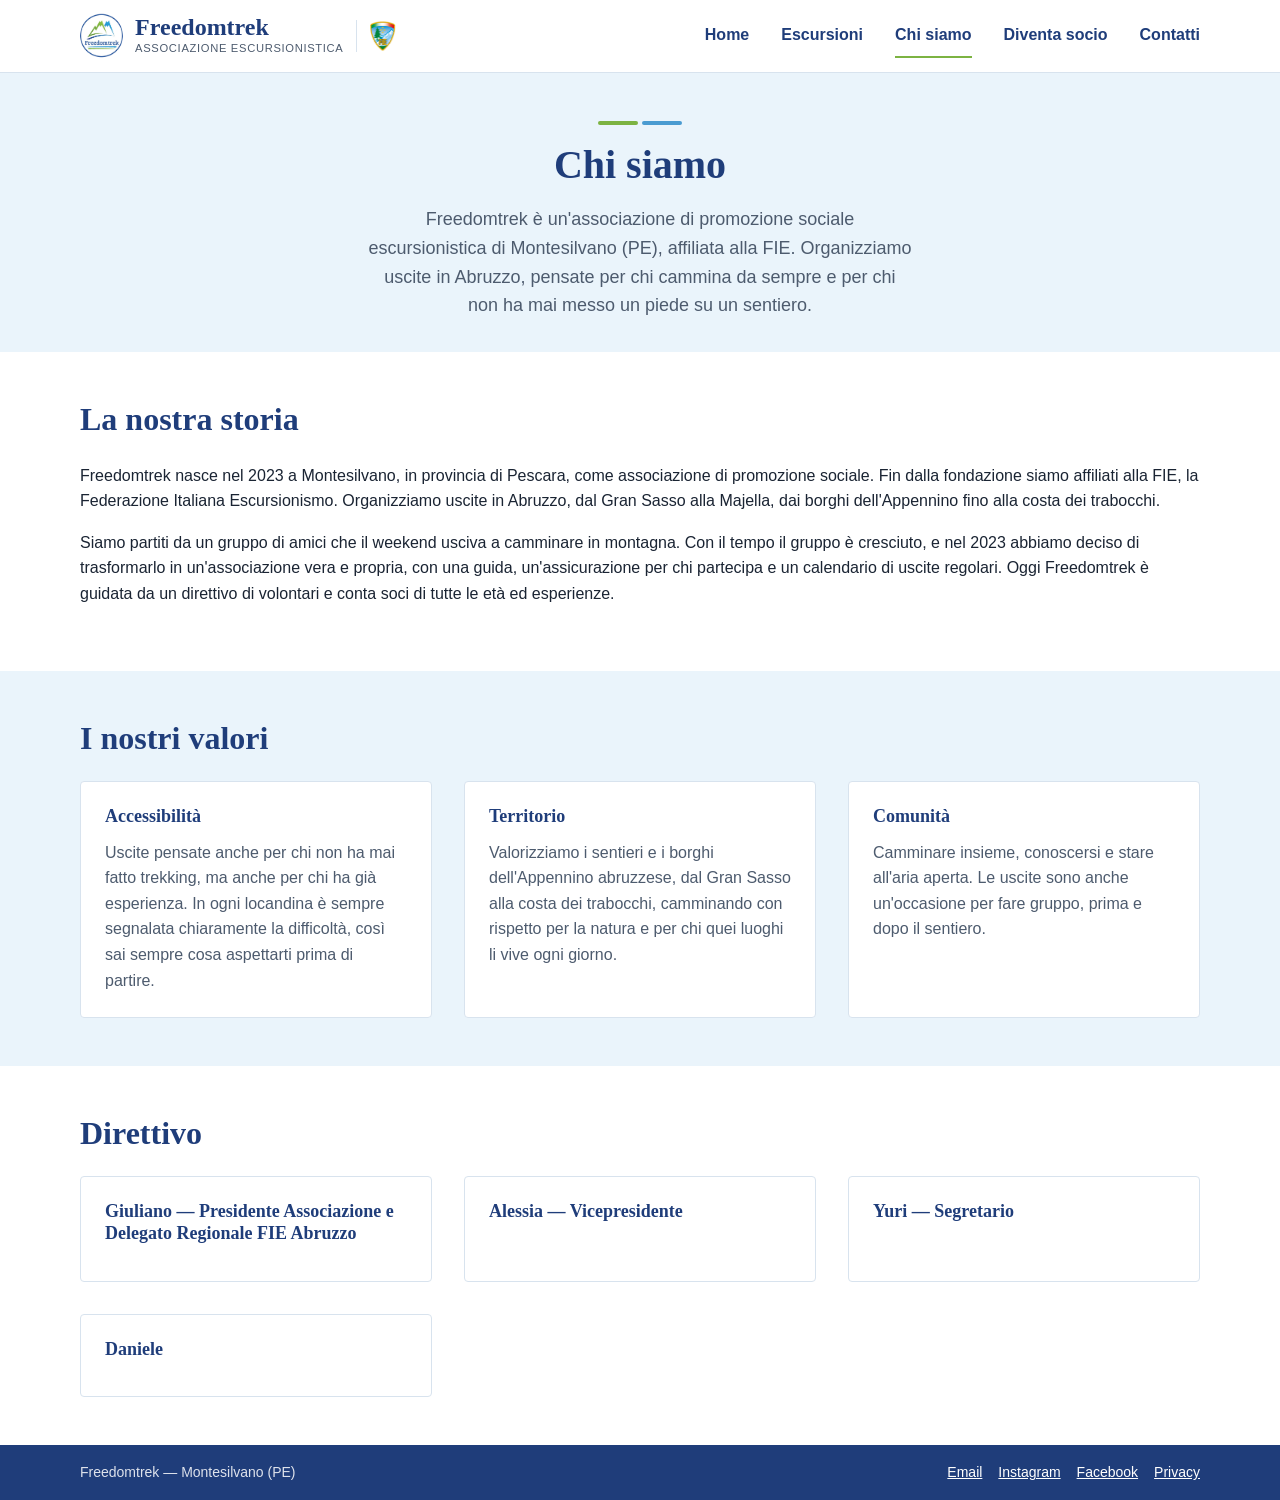
==== chi-siamo.html @ a716dcac "aggiunto fade-in e modificato sezione chi siamo" ====
<!DOCTYPE html>
<html lang="it">
<head>
  <meta charset="UTF-8">
  <meta name="viewport" content="width=device-width, initial-scale=1.0">
  <title>Chi siamo — Freedomtrek</title>
  <meta name="description" content="Freedomtrek, associazione di promozione sociale escursionistica di Montesilvano (PE): chi siamo e cosa facciamo.">
  <link rel="stylesheet" href="style.css">
  <link rel="icon" type="image/png" href="assets/img/loghi/logo_freedomtrek.png">
  <link rel="canonical" href="https://freedomtrek.it/chi-siamo.html">
  <meta name="robots" content="index, follow">
  <meta property="og:type" content="website">
  <meta property="og:site_name" content="Freedomtrek">
  <meta property="og:locale" content="it_IT">
  <meta property="og:title" content="Chi siamo — Freedomtrek">
  <meta property="og:description" content="Freedomtrek, associazione di promozione sociale escursionistica di Montesilvano (PE): chi siamo e cosa facciamo.">
  <meta property="og:url" content="https://freedomtrek.it/chi-siamo.html">
  <meta property="og:image" content="https://freedomtrek.it/assets/img/og-default.jpg">
  <meta property="og:image:width" content="1200">
  <meta property="og:image:height" content="630">
  <meta name="twitter:card" content="summary_large_image">
  <meta name="twitter:title" content="Chi siamo — Freedomtrek">
  <meta name="twitter:description" content="Freedomtrek, associazione di promozione sociale escursionistica di Montesilvano (PE): chi siamo e cosa facciamo.">
  <meta name="twitter:image" content="https://freedomtrek.it/assets/img/og-default.jpg">
</head>
<body>

  <header class="site-header">
    <div class="container header-inner">
      <div class="brand">
        <a href="index.html" class="logo">
          <img src="assets/img/loghi/logo_freedomtrek.png" alt="Freedomtrek" width="36" height="40">
        </a>
        <a href="index.html" class="brand-text">
          <span class="brand-name">Freedomtrek</span>
          <span class="brand-tagline">Associazione escursionistica</span>
        </a>
        <span class="affiliation">
          <img src="assets/img/loghi/logo_fie.png" alt="Affiliati alla FIE, Federazione Italiana Escursionismo" width="28" height="32">
        </span>
      </div>

      <input type="checkbox" id="nav-toggle" class="nav-toggle" aria-label="Apri il menu di navigazione" aria-expanded="false">
      <label for="nav-toggle" class="nav-toggle-label">
        <span></span>
        <span></span>
        <span></span>
      </label>

      <nav class="site-nav" aria-label="Navigazione principale">
        <ul>
          <li><a href="index.html">Home</a></li>
          <li><a href="escursioni.html">Escursioni</a></li>
          <li><a href="chi-siamo.html" class="is-active" aria-current="page">Chi siamo</a></li>
          <li><a href="diventa-socio.html">Diventa socio</a></li>
          <li><a href="contatti.html">Contatti</a></li>
        </ul>
      </nav>
    </div>
  </header>

  <main>

    <section class="page-header">
      <div class="container">
        <div class="accent-bars"><span></span><span></span></div>
        <h1>Chi siamo</h1>
        <p class="page-lead">
          Freedomtrek è un'associazione di promozione sociale escursionistica
          di Montesilvano (PE), affiliata alla FIE. Organizziamo uscite in
          Abruzzo, pensate per chi cammina da sempre e per chi non ha mai
          messo un piede su un sentiero.
        </p>
      </div>
    </section>

    <section class="section">
      <div class="container">
        <h2>La nostra storia</h2>
        <p>
          Freedomtrek nasce nel 2023 a Montesilvano, in provincia di Pescara,
          come associazione di promozione sociale. Fin dalla fondazione siamo
          affiliati alla FIE, la Federazione Italiana Escursionismo.
          Organizziamo uscite in Abruzzo, dal Gran Sasso alla Majella, dai
          borghi dell'Appennino fino alla costa dei trabocchi.
        </p>
        <p>
          Siamo partiti da un gruppo di amici che il weekend
          usciva a camminare in montagna. Con il tempo il gruppo è cresciuto,
          e nel 2023 abbiamo deciso di trasformarlo in un'associazione vera
          e propria, con una guida, un'assicurazione per chi partecipa e un
          calendario di uscite regolari. Oggi Freedomtrek è guidata da un
          direttivo di volontari e conta soci di tutte le età ed esperienze.
        </p>
      </div>
    </section>

    <section class="section section--alt">
      <div class="container">
        <h2>I nostri valori</h2>
        <div class="card-grid card-grid--3">
          <div class="card">
            <h3>Accessibilità</h3>
            <p>
              Uscite pensate anche per chi non ha mai fatto trekking, ma anche per chi ha già esperienza. 
              In ogni locandina è sempre segnalata chiaramente la
              difficoltà, così sai sempre cosa aspettarti prima di partire.
            </p>
          </div>
          <div class="card">
            <h3>Territorio</h3>
            <p>
              Valorizziamo i sentieri e i borghi dell'Appennino abruzzese,
              dal Gran Sasso alla costa dei trabocchi, camminando con
              rispetto per la natura e per chi quei luoghi li vive ogni giorno.
            </p>
          </div>
          <div class="card">
            <h3>Comunità</h3>
            <p>
              Camminare insieme, conoscersi e stare all'aria aperta. Le
              uscite sono anche un'occasione per fare gruppo, prima e dopo
              il sentiero.
            </p>
          </div>
        </div>
      </div>
    </section>

    <section class="section">
      <div class="container">
        <h2>Direttivo</h2>
        <div class="card-grid card-grid--3">
          <div class="card">
            <h3>Giuliano — Presidente Associazione e Delegato Regionale FIE Abruzzo</h3>
          </div>
          <div class="card">
            <h3>Alessia — Vicepresidente</h3>
          </div>
          <div class="card">
            <h3>Yuri — Segretario</h3>
          </div>
          <div class="card">
            <h3>Daniele</h3>
          </div>
        </div>
      </div>
    </section>

  </main>

  <footer class="site-footer">
    <div class="container footer-inner">
      <p>Freedomtrek — Montesilvano (PE)</p>
      <ul class="footer-links">
        <li><a href="mailto:freedomtrekaps23@gmail.com">Email</a></li>
        <li><a href="https://www.instagram.com/freedomtrekaps/" target="_blank" rel="noopener noreferrer">Instagram</a></li>
        <li><a href="https://www.facebook.com/profile.php?id=100091580618209" target="_blank" rel="noopener noreferrer">Facebook</a></li>
        <li><a href="privacy.html">Privacy</a></li>
      </ul>
    </div>
  </footer>

  <script type="application/ld+json">
  {
    "@context": "https://schema.org",
    "@type": "SportsOrganization",
    "name": "Freedomtrek",
    "alternateName": "Freedomtrek APS",
    "url": "https://freedomtrek.it/",
    "logo": "https://freedomtrek.it/assets/img/loghi/logo_freedomtrek.png",
    "image": "https://freedomtrek.it/assets/img/loghi/logo_freedomtrek.png",
    "email": "freedomtrekaps23@gmail.com",
    "telephone": "+39 338 481 3915",
    "address": {
      "@type": "PostalAddress",
      "addressLocality": "Montesilvano",
      "addressRegion": "PE",
      "addressCountry": "IT"
    },
    "sameAs": [
      "https://www.instagram.com/freedomtrekaps/",
      "https://www.facebook.com/profile.php?id=100091580618209"
    ],
    "memberOf": {
      "@type": "SportsOrganization",
      "name": "FIE - Federazione Italiana Escursionismo"
    }
  }
  </script>

  <script>
    document.getElementById('nav-toggle').addEventListener('change', function () {
      this.setAttribute('aria-expanded', this.checked);
    });
  </script>

</body>
</html>
---- style.css ----
/* =========================================================
   Freedomtrek — foglio di stile condiviso
   Mobile first. Breakpoint: 640px e 1024px, nessun altro.
   ========================================================= */

:root {
  /* --- Colori --- */
  --color-primary: #1F3D7A;      /* blu scuro: testi, header, pulsanti primari */
  --color-primary-rgb: 31, 61, 122; /* stesso blu, per l'overlay semitrasparente sull'hero */
  --color-primary-dark: #142a57; /* hover/focus su elementi primari */
  --color-accent-blue: #4A9BD1;  /* azzurro logo: elementi decorativi (bordi, sfondi, pallini) */
  --color-accent-blue-hover: #346C92;         /* azzurro scurito: testo hover/focus su sfondi chiari, 5.67:1 su bianco */
  --color-accent-blue-hover-on-dark: #92C3E3; /* azzurro schiarito: testo hover/focus su sfondi scuri, 5.55:1 su blu primario */
  --color-accent-green: #7CB342; /* verde logo: accenti, badge, dettagli */
  --color-accent-red: #C0392B;   /* rosso: livello EE della scala CAI */

  --color-bg: #ffffff;
  --color-bg-alt: #eaf4fb;       /* azzurro molto tenue: sezioni in evidenza */
  --color-bg-footer: #f4f7fa;

  --color-text: #1a2433;         /* quasi nero, leggibile su bianco */
  --color-text-muted: #4d5b6e;
  --color-text-on-primary: #ffffff;
  --color-text-on-primary-muted: rgba(255, 255, 255, 0.85); /* testo corrente su sfondo blu scuro (footer) */

  --color-border: #d8e3ee;
  --color-focus: #4A9BD1;

  /* --- Tipografia --- */
  --font-serif: Georgia, "Times New Roman", Times, serif;
  --font-sans: -apple-system, BlinkMacSystemFont, "Segoe UI", Roboto, Helvetica, Arial, sans-serif;

  --font-size-base: 1rem;
  --font-size-sm: 0.875rem;
  --font-size-lg: 1.125rem;
  --font-size-xl: 1.5rem;
  --font-size-2xl: 2rem;
  --font-size-3xl: 2.5rem;

  --line-height-base: 1.6;
  --line-height-heading: 1.2;

  /* --- Spaziature: scala coerente in rem --- */
  --space-1: 0.25rem;
  --space-2: 0.5rem;
  --space-3: 0.75rem;
  --space-4: 1rem;
  --space-5: 1.5rem;
  --space-6: 2rem;
  --space-7: 3rem;
  --space-8: 4rem;
  --space-9: 6rem;

  /* --- Layout --- */
  --container-max: 72rem;
  --container-padding: var(--space-4);
  --radius: 0.25rem;
  --photo-max-width: 480px; /* larghezza massima delle foto affiancate al testo, su desktop */

  /* --- Interazione --- */
  --transition-fast: 150ms ease;
  --touch-target: 44px;
  --fade-in-duration: 300ms;  /* fade-in delle sezioni allo scroll, solo in index.html */
  --fade-in-translate: 12px;
}

/* =========================================================
   Reset di base
   ========================================================= */

*,
*::before,
*::after {
  box-sizing: border-box;
}

html {
  height: 100%;
  -webkit-text-size-adjust: 100%;
}

body {
  display: flex;
  flex-direction: column;
  min-height: 100%;
  margin: 0;
  background-color: var(--color-bg);
  color: var(--color-text);
  font-family: var(--font-sans);
  font-size: var(--font-size-base);
  line-height: var(--line-height-base);
}

main {
  flex: 1 0 auto;
}

h1,
h2,
h3,
h4 {
  font-family: var(--font-serif);
  line-height: var(--line-height-heading);
  color: var(--color-primary);
  margin: 0 0 var(--space-4);
}

h1 {
  font-size: var(--font-size-3xl);
}

h2 {
  font-size: var(--font-size-2xl);
}

h3 {
  font-size: var(--font-size-lg);
}

p {
  margin: 0 0 var(--space-4);
}

img {
  width: 100%;
  height: auto;
  display: block;
}

a {
  color: var(--color-primary);
}

ul {
  margin: 0;
  padding: 0;
  list-style: none;
}

.container {
  max-width: var(--container-max);
  margin-inline: auto;
  padding-inline: var(--container-padding);
}

/* Focus visibile ovunque, mai rimosso senza sostituto */
a:focus-visible,
button:focus-visible,
label:focus-visible,
input:focus-visible {
  outline: 3px solid var(--color-focus);
  outline-offset: 2px;
}

@media (prefers-reduced-motion: reduce) {
  * {
    transition: none !important;
    animation: none !important;
  }
}

/* =========================================================
   Pulsanti
   ========================================================= */

.btn {
  display: inline-flex;
  align-items: center;
  justify-content: center;
  min-height: var(--touch-target);
  padding: var(--space-3) var(--space-5);
  border-radius: var(--radius);
  border: 2px solid var(--color-primary);
  font-family: var(--font-sans);
  font-size: var(--font-size-base);
  font-weight: 600;
  text-decoration: none;
  cursor: pointer;
  transition: background-color var(--transition-fast), color var(--transition-fast);
}

.btn-primary {
  background-color: var(--color-primary);
  color: var(--color-text-on-primary);
}

.btn-primary:hover,
.btn-primary:focus-visible {
  background-color: var(--color-primary-dark);
  border-color: var(--color-primary-dark);
}

.btn-secondary {
  background-color: transparent;
  color: var(--color-primary);
}

.btn-secondary:hover,
.btn-secondary:focus-visible {
  background-color: var(--color-bg-alt);
}

/* =========================================================
   Header e navigazione
   ========================================================= */

.site-header {
  background-color: var(--color-bg);
  border-bottom: 1px solid var(--color-border);
}

.header-inner {
  display: flex;
  align-items: center;
  justify-content: space-between;
  flex-wrap: wrap;
  padding-block: var(--space-3);
}

.brand {
  display: flex;
  align-items: center;
  gap: var(--space-3);
}

.logo {
  display: inline-flex;
  align-items: center;
}

.logo img {
  width: auto;
  height: 3rem;
  border-radius: 50%;
}

.brand-text {
  display: flex;
  flex-direction: column;
  text-decoration: none;
}

.brand-name {
  font-family: var(--font-serif);
  font-size: var(--font-size-xl);
  font-weight: 700;
  color: var(--color-primary);
  line-height: 1.1;
}

.brand-tagline {
  font-size: 0.7rem;
  color: var(--color-text-muted);
  text-transform: uppercase;
  letter-spacing: 0.06em;
}

.affiliation {
  display: flex;
  align-items: center;
  gap: var(--space-2);
  padding-left: var(--space-3);
  border-left: 1px solid var(--color-border);
}

.affiliation img {
  width: auto;
  height: 2rem;
}

/* Checkbox nascosta: attiva/disattiva il menu mobile senza JS */
.nav-toggle {
  position: absolute;
  opacity: 0;
  pointer-events: none;
}

.nav-toggle-label {
  display: flex;
  flex-direction: column;
  justify-content: center;
  gap: 5px;
  width: var(--touch-target);
  height: var(--touch-target);
  cursor: pointer;
}

.nav-toggle-label span {
  display: block;
  height: 2px;
  background-color: var(--color-primary);
  border-radius: 1px;
}

.site-nav {
  flex-basis: 100%;
  order: 3;
  max-height: 0;
  overflow: hidden;
  transition: max-height var(--transition-fast);
}

.nav-toggle:checked ~ .site-nav {
  max-height: 20rem;
}

.site-nav ul {
  display: flex;
  flex-direction: column;
  gap: var(--space-1);
  padding-top: var(--space-4);
}

.site-nav a {
  display: flex;
  align-items: center;
  min-height: var(--touch-target);
  color: var(--color-primary);
  text-decoration: none;
  font-weight: 600;
  border-bottom: 2px solid transparent;
  transition: border-color var(--transition-fast), color var(--transition-fast);
}

.site-nav a:hover,
.site-nav a:focus-visible {
  color: var(--color-accent-blue-hover);
  border-color: var(--color-accent-blue);
}

.site-nav a.is-active {
  color: var(--color-primary);
  border-color: var(--color-accent-green);
}

@media (min-width: 640px) {
  .nav-toggle-label {
    display: none;
  }

  .site-nav {
    flex-basis: auto;
    order: 2;
    max-height: none;
    overflow: visible;
  }

  .site-nav ul {
    flex-direction: row;
    gap: var(--space-6);
    padding-top: 0;
  }
}

/* =========================================================
   Hero
   ========================================================= */

.hero {
  position: relative;
  display: flex;
  align-items: center;
  padding-block: var(--space-7);
  min-height: 20rem;
  background-color: var(--color-primary);
}

.hero-media {
  position: absolute;
  inset: 0;
  z-index: 0;
}

.hero-media img {
  width: 100%;
  height: 100%;
  object-fit: cover;
  display: block;
}

.hero-media::after {
  content: "";
  position: absolute;
  inset: 0;
  /* Velo scuro sulla foto: garantisce almeno 4.5:1 di contrasto al
     testo bianco anche sopra le zone più chiare dell'immagine (cielo). */
  background-color: rgba(var(--color-primary-rgb), 0.78);
}

.hero-content {
  position: relative;
  z-index: 1;
  width: 100%;
  min-width: 0;
  box-sizing: border-box;
  padding-block: var(--space-6);
  color: var(--color-text-on-primary);
}

.hero h1 {
  color: var(--color-text-on-primary);
}

.hero-subtitle {
  max-width: 34rem;
  margin: 0 0 var(--space-5);
  color: var(--color-text-on-primary);
  font-size: var(--font-size-lg);
}

.hero-actions {
  display: flex;
  flex-wrap: wrap;
  align-items: center;
  gap: var(--space-4);
}

.link-underline {
  display: inline-flex;
  align-items: center;
  min-height: var(--touch-target);
  color: var(--color-text-on-primary);
  text-decoration: none;
  font-weight: 600;
  border-bottom: 2px solid var(--color-accent-green);
  transition: opacity var(--transition-fast);
}

.link-underline:hover,
.link-underline:focus-visible {
  opacity: 0.8;
}

.hero-wave {
  display: block;
  position: absolute;
  left: 0;
  right: 0;
  bottom: -1px;
  width: 100%;
  height: auto;
  z-index: 1;
  pointer-events: none;
}

.hero-wave path {
  fill: var(--color-bg);
}

@media (min-width: 640px) {
  .hero {
    overflow: hidden;
    aspect-ratio: 16 / 9;
    max-height: none;
    min-height: 22rem;
    padding-block: 0;
  }
}

@media (min-width: 1024px) {
  .hero {
    align-items: flex-end;
    aspect-ratio: 21 / 9;
    min-height: 27rem;
  }

  .hero-subtitle {
    font-size: var(--font-size-lg);
  }
}

/* =========================================================
   In evidenza: come funziona + prossima escursione
   ========================================================= */

/* Foto affiancata al testo: impilata a piena larghezza su mobile,
   affiancata su desktop senza superare --photo-max-width. Ogni foto
   applica anche una classe .photo-3-4 / .photo-narrow (o simile) per
   il proprio aspect-ratio reale, senza tagli forzati. */
.photo-pair {
  display: flex;
  flex-direction: column;
  gap: var(--space-6);
}

.photo-pair-photo {
  display: block;
  width: 100%;
  height: auto;
  object-fit: cover;
  border-radius: var(--radius);
  flex-shrink: 0;
}

.photo-pair-content {
  min-width: 0;
}

@media (min-width: 1024px) {
  .photo-pair {
    flex-direction: row;
    align-items: flex-start;
  }

  .photo-pair-photo {
    flex: 0 1 33%;
    max-width: var(--photo-max-width);
  }

  .photo-pair-content {
    flex: 1;
  }
}

.photo-3-4 {
  aspect-ratio: 3 / 4;
}

.photo-narrow {
  aspect-ratio: 594 / 1321;
}

.home-highlights {
  display: grid;
  gap: var(--space-6);
  padding-block: var(--space-8);
}

.highlight-item .dot {
  width: 2.5rem;
  height: 2.5rem;
  border-radius: 50%;
  margin-bottom: var(--space-3);
}

.highlight-item .dot--green {
  background-color: var(--color-accent-green);
}

.highlight-item .dot--blue {
  background-color: var(--color-accent-blue);
}

.highlight-item .dot--primary {
  background-color: var(--color-primary);
}

.highlight-item h2 {
  margin-bottom: var(--space-2);
  font-size: var(--font-size-lg);
}

.highlight-item p {
  color: var(--color-text-muted);
  margin-bottom: 0;
}

@media (min-width: 1024px) {
  .home-highlights {
    grid-template-columns: repeat(3, 1fr) 1.3fr;
    align-items: start;
  }
}

.next-hike-card {
  border: 1px solid var(--color-border);
  border-top: 4px solid var(--color-accent-green);
  border-radius: var(--radius);
  padding: var(--space-5);
  background-color: var(--color-bg);
}

.next-hike-label {
  display: block;
  color: var(--color-accent-green);
  text-transform: uppercase;
  font-size: var(--font-size-sm);
  font-weight: 700;
  letter-spacing: 0.05em;
  margin-bottom: var(--space-2);
}

.next-hike-card h3 {
  margin-bottom: var(--space-2);
}

.next-hike-meta {
  color: var(--color-text-muted);
  font-size: var(--font-size-sm);
  margin: 0 0 var(--space-4);
  padding-bottom: var(--space-4);
  border-bottom: 1px solid var(--color-border);
}

.next-hike-details p {
  margin-bottom: var(--space-2);
  font-size: var(--font-size-sm);
  color: var(--color-text-muted);
}

.next-hike-details p:last-child {
  margin-bottom: 0;
}

.next-hike-details strong {
  color: var(--color-primary);
}

.past-hikes-note {
  padding-block: var(--space-5) var(--space-6);
  text-align: center;
}

.past-hikes-note p {
  max-width: 34rem;
  margin-inline: auto;
  color: var(--color-text-muted);
  font-size: var(--font-size-sm);
}

.past-hikes-note a {
  color: var(--color-primary);
  font-weight: 600;
}

/* =========================================================
   Componenti di pagina condivisi (escursioni, chi-siamo,
   diventa-socio, contatti)
   ========================================================= */

.page-header {
  padding-block: var(--space-7) var(--space-6);
  background-color: var(--color-bg-alt);
  text-align: center;
}

.accent-bars {
  display: flex;
  justify-content: center;
  gap: var(--space-1);
  margin-bottom: var(--space-4);
}

.accent-bars span {
  display: block;
  width: 2.5rem;
  height: 4px;
  border-radius: 2px;
}

.accent-bars span:first-child {
  background-color: var(--color-accent-green);
}

.accent-bars span:last-child {
  background-color: var(--color-accent-blue);
}

.page-lead {
  max-width: 34rem;
  margin: 0 auto;
  color: var(--color-text-muted);
  font-size: var(--font-size-lg);
}

.section {
  padding-block: var(--space-7);
}

.section--alt {
  background-color: var(--color-bg-alt);
}

.section h2 {
  margin-bottom: var(--space-5);
}

.card-grid {
  display: grid;
  gap: var(--space-6);
}

.card {
  padding: var(--space-5);
  border: 1px solid var(--color-border);
  border-radius: var(--radius);
  background-color: var(--color-bg);
}

.card h2,
.card h3 {
  margin-bottom: var(--space-3);
  font-size: var(--font-size-lg);
}

.card p {
  color: var(--color-text-muted);
  margin-bottom: var(--space-2);
}

.card p:last-child {
  margin-bottom: 0;
}

.placeholder-note {
  color: var(--color-text-muted);
  font-style: italic;
}

@media (min-width: 1024px) {
  .card-grid--2 {
    grid-template-columns: repeat(2, 1fr);
  }

  .card-grid--3 {
    grid-template-columns: repeat(3, 1fr);
  }
}

/* =========================================================
   Elenco escursioni
   ========================================================= */

.hike-list {
  display: flex;
  flex-direction: column;
}

.hike-card {
  display: flex;
  flex-wrap: wrap;
  align-items: center;
  gap: var(--space-4);
  padding-block: var(--space-4);
  border-bottom: 1px solid var(--color-border);
}

.hike-card-date {
  width: 3.5rem;
  text-align: center;
  flex-shrink: 0;
}

.hike-card-day {
  display: block;
  font-family: var(--font-serif);
  font-size: var(--font-size-xl);
  color: var(--color-primary);
  line-height: 1;
}

.hike-card-month {
  display: block;
  font-size: 0.7rem;
  color: var(--color-text-muted);
  text-transform: uppercase;
  letter-spacing: 0.06em;
}

.hike-card-body {
  flex: 1 1 14rem;
  min-width: 0;
}

.hike-card-title {
  margin: 0 0 var(--space-1);
  font-size: var(--font-size-lg);
}

.hike-card-place {
  margin: 0;
  color: var(--color-text-muted);
  font-size: var(--font-size-sm);
}

.hike-card-meta {
  display: flex;
  flex-wrap: wrap;
  align-items: center;
  gap: var(--space-1) var(--space-4);
  margin-top: var(--space-2);
  color: var(--color-text-muted);
  font-size: var(--font-size-sm);
}

.hike-card-difficulty {
  display: inline-flex;
  align-items: center;
  gap: var(--space-2);
  font-weight: 600;
  color: var(--color-primary);
}

.hike-card-difficulty .dot {
  width: 0.6rem;
  height: 0.6rem;
  border-radius: 50%;
  flex-shrink: 0;
}

.hike-card .btn {
  flex-shrink: 0;
}

.difficulty-legend {
  margin-top: var(--space-7);
}

@media (min-width: 1024px) {
  /* Qui la foto sta un po' più piccola che altrove: stessa variabile
     di base, solo scalata verso il basso per questo punto specifico. */
  .difficulty-legend .photo-pair-photo {
    max-width: calc(var(--photo-max-width) * 0.75);
  }
}

.difficulty-legend-list {
  display: flex;
  flex-direction: column;
  gap: var(--space-5);
  margin: var(--space-5) 0 var(--space-6);
}

.difficulty-legend-list li {
  display: flex;
  align-items: flex-start;
  gap: var(--space-3);
}

.difficulty-legend-list .dot {
  width: 0.9rem;
  height: 0.9rem;
  margin-top: 0.35em;
  border-radius: 50%;
  flex-shrink: 0;
}

.dot--t {
  background-color: var(--color-accent-green);
}

.dot--e {
  background-color: var(--color-accent-blue);
}

.dot--ee {
  background-color: var(--color-accent-red);
}

.difficulty-legend-list strong {
  display: block;
  color: var(--color-primary);
  margin-bottom: var(--space-1);
}

.difficulty-legend-list p {
  margin: 0;
  color: var(--color-text-muted);
}

.difficulty-legend-note {
  color: var(--color-text-muted);
}

.tip-box {
  background-color: var(--color-bg-alt);
  border-radius: var(--radius);
  padding: var(--space-5);
  margin-top: var(--space-6);
  color: var(--color-text-muted);
}

.tip-box strong {
  color: var(--color-primary);
}

.tip-box p:last-child {
  margin-bottom: 0;
}

.section-footer-link {
  margin: var(--space-6) 0 0;
  text-align: center;
}

/* =========================================================
   Diventa socio
   ========================================================= */

.socio-grid {
  display: grid;
  gap: var(--space-7);
}

@media (min-width: 1024px) {
  .socio-grid {
    grid-template-columns: 1fr 1.2fr;
    align-items: stretch;
  }
}

.pricing-col {
  display: flex;
}

.pricing-card {
  display: flex;
  flex-direction: column;
  flex: 1;
  background-color: var(--color-primary);
  color: var(--color-text-on-primary);
  border-radius: var(--radius);
  padding: var(--space-6);
}

.pricing-benefits {
  display: flex;
  flex-direction: column;
  gap: var(--space-3);
  margin-top: var(--space-5);
  padding-top: var(--space-5);
  border-top: 1px solid rgba(255, 255, 255, 0.25);
  list-style: none;
}

.pricing-benefits li {
  position: relative;
  padding-left: calc(1.25rem + var(--space-3));
  color: var(--color-text-on-primary);
}

.pricing-benefits li::before {
  content: "";
  position: absolute;
  left: 0;
  top: 0.55em;
  width: 1.25rem;
  height: 2px;
  background-color: var(--color-accent-green);
}

.pricing-card .eyebrow {
  display: block;
  text-transform: uppercase;
  font-size: var(--font-size-sm);
  letter-spacing: 0.06em;
  opacity: 0.8;
}

.pricing-card .price {
  font-family: var(--font-serif);
  font-size: var(--font-size-3xl);
  margin: var(--space-2) 0;
}

.pricing-card .price-note {
  opacity: 0.9;
  margin: 0;
}

.steps-list {
  display: flex;
  flex-direction: column;
  gap: var(--space-4);
  margin-bottom: var(--space-6);
  list-style: none;
  counter-reset: step;
}

.steps-list li {
  position: relative;
  counter-increment: step;
  min-height: 2rem;
  padding-left: calc(2rem + var(--space-3));
  color: var(--color-text-muted);
}

.steps-list li::before {
  content: counter(step);
  position: absolute;
  left: 0;
  top: 0;
  width: 2rem;
  height: 2rem;
  border-radius: 50%;
  background-color: var(--color-primary);
  color: var(--color-text-on-primary);
  display: flex;
  align-items: center;
  justify-content: center;
  font-family: var(--font-serif);
  font-weight: 700;
  font-size: var(--font-size-sm);
}

.info-list dt {
  font-weight: 700;
  color: var(--color-primary);
}

.info-list dd {
  margin: 0 0 var(--space-3);
  color: var(--color-text-muted);
}

/* =========================================================
   Footer
   ========================================================= */

.site-footer {
  flex-shrink: 0;
  background-color: var(--color-primary);
  color: var(--color-text-on-primary-muted);
  padding-block: var(--space-4);
}

.footer-inner {
  display: flex;
  flex-direction: column;
  align-items: center;
  gap: var(--space-2);
  text-align: center;
  font-size: var(--font-size-sm);
}

.footer-inner p {
  margin: 0;
}

.site-footer a {
  color: var(--color-text-on-primary);
}

.site-footer a:hover,
.site-footer a:focus-visible {
  color: var(--color-accent-blue-hover-on-dark);
}

.footer-links {
  display: flex;
  flex-wrap: wrap;
  justify-content: center;
  gap: var(--space-1) var(--space-4);
}

.footer-links a {
  text-decoration: underline;
}

@media (min-width: 640px) {
  .footer-inner {
    flex-direction: row;
    justify-content: space-between;
    text-align: left;
  }
}

/* =========================================================
   Fade-in delle sezioni allo scroll (solo index.html)

   Lo stato nascosto (opacity 0, spostata in basso) si applica
   solo quando lo script fade-in.js aggiunge .fade-in-ready al
   body: se il JS non gira, .fade-section non ha mai opacity 0
   di default e il contenuto resta visibile.
   ========================================================= */

body.fade-in-ready .fade-section {
  opacity: 0;
  transform: translateY(var(--fade-in-translate));
}

body.fade-in-ready .fade-section.is-visible {
  opacity: 1;
  transform: translateY(0);
  transition: opacity var(--fade-in-duration) ease-out,
              transform var(--fade-in-duration) ease-out;
}

@media (prefers-reduced-motion: reduce) {
  body.fade-in-ready .fade-section {
    opacity: 1;
    transform: none;
    transition: none;
  }
}
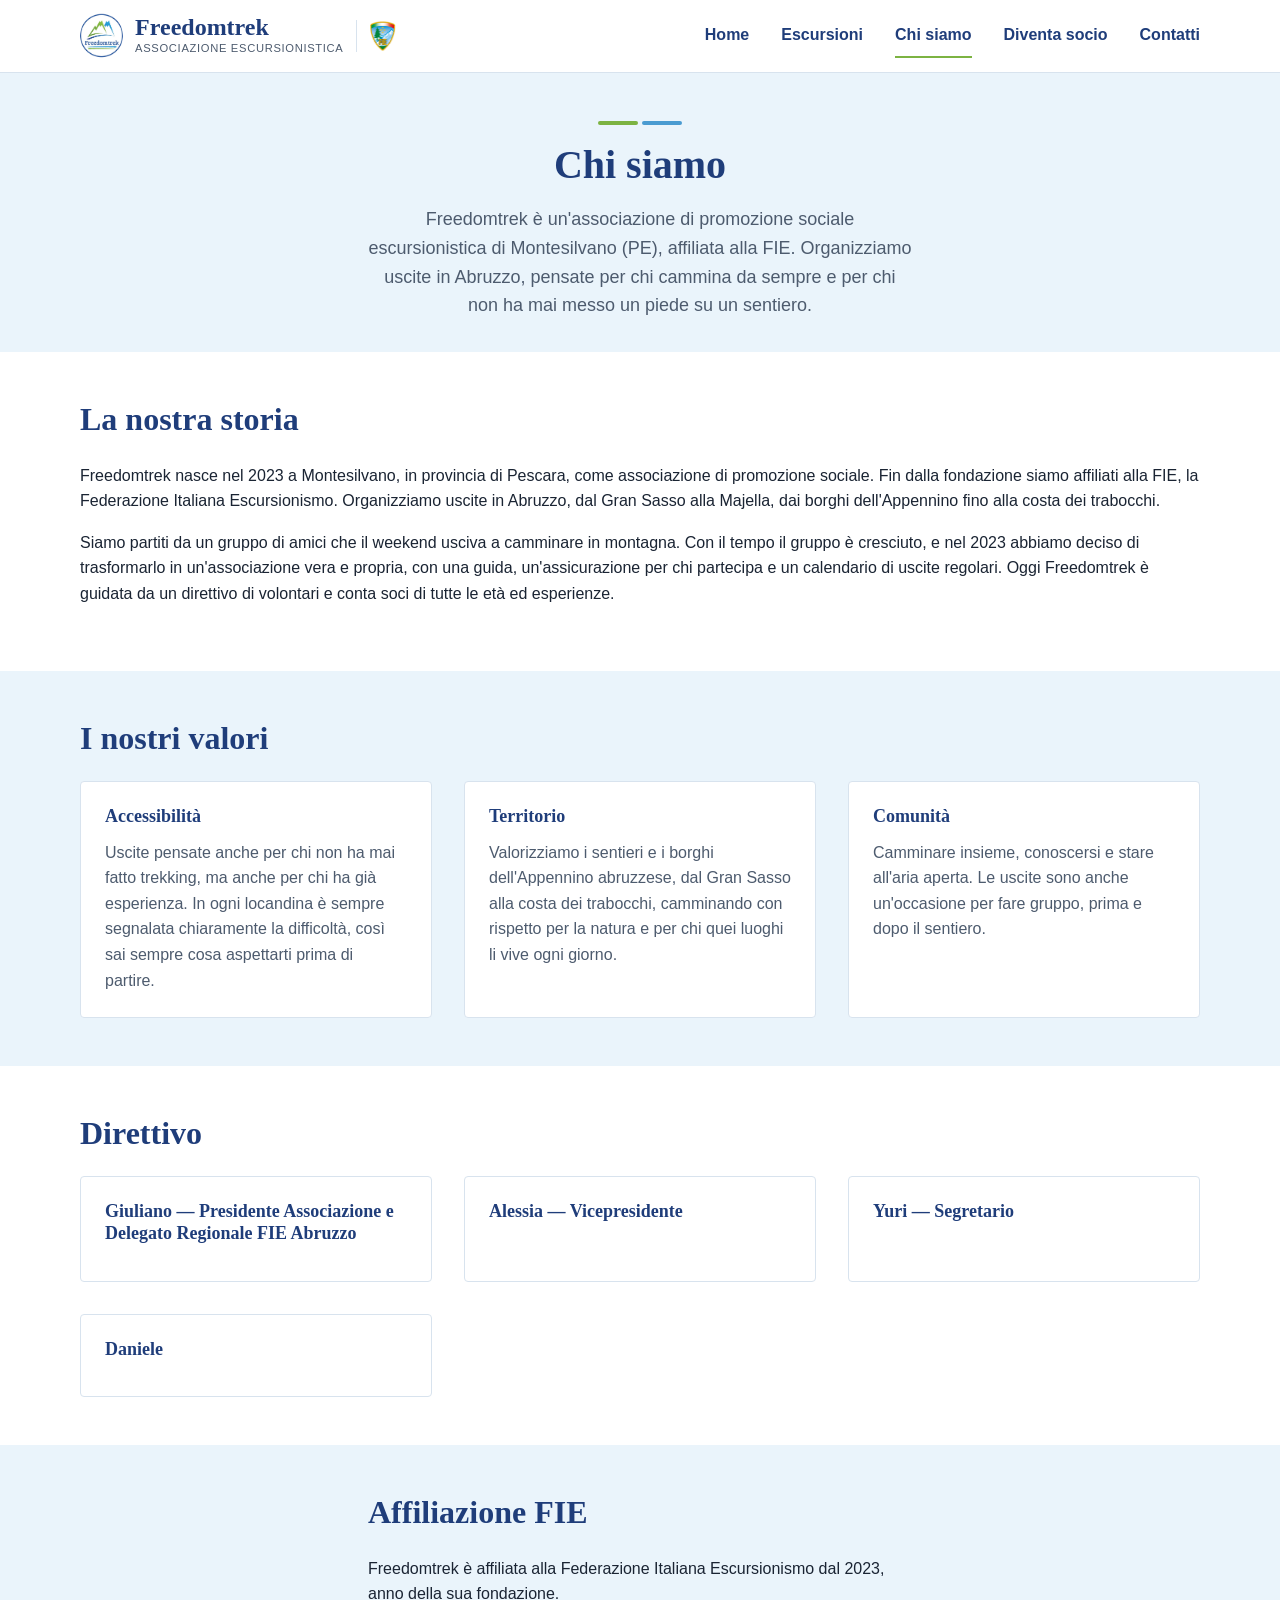
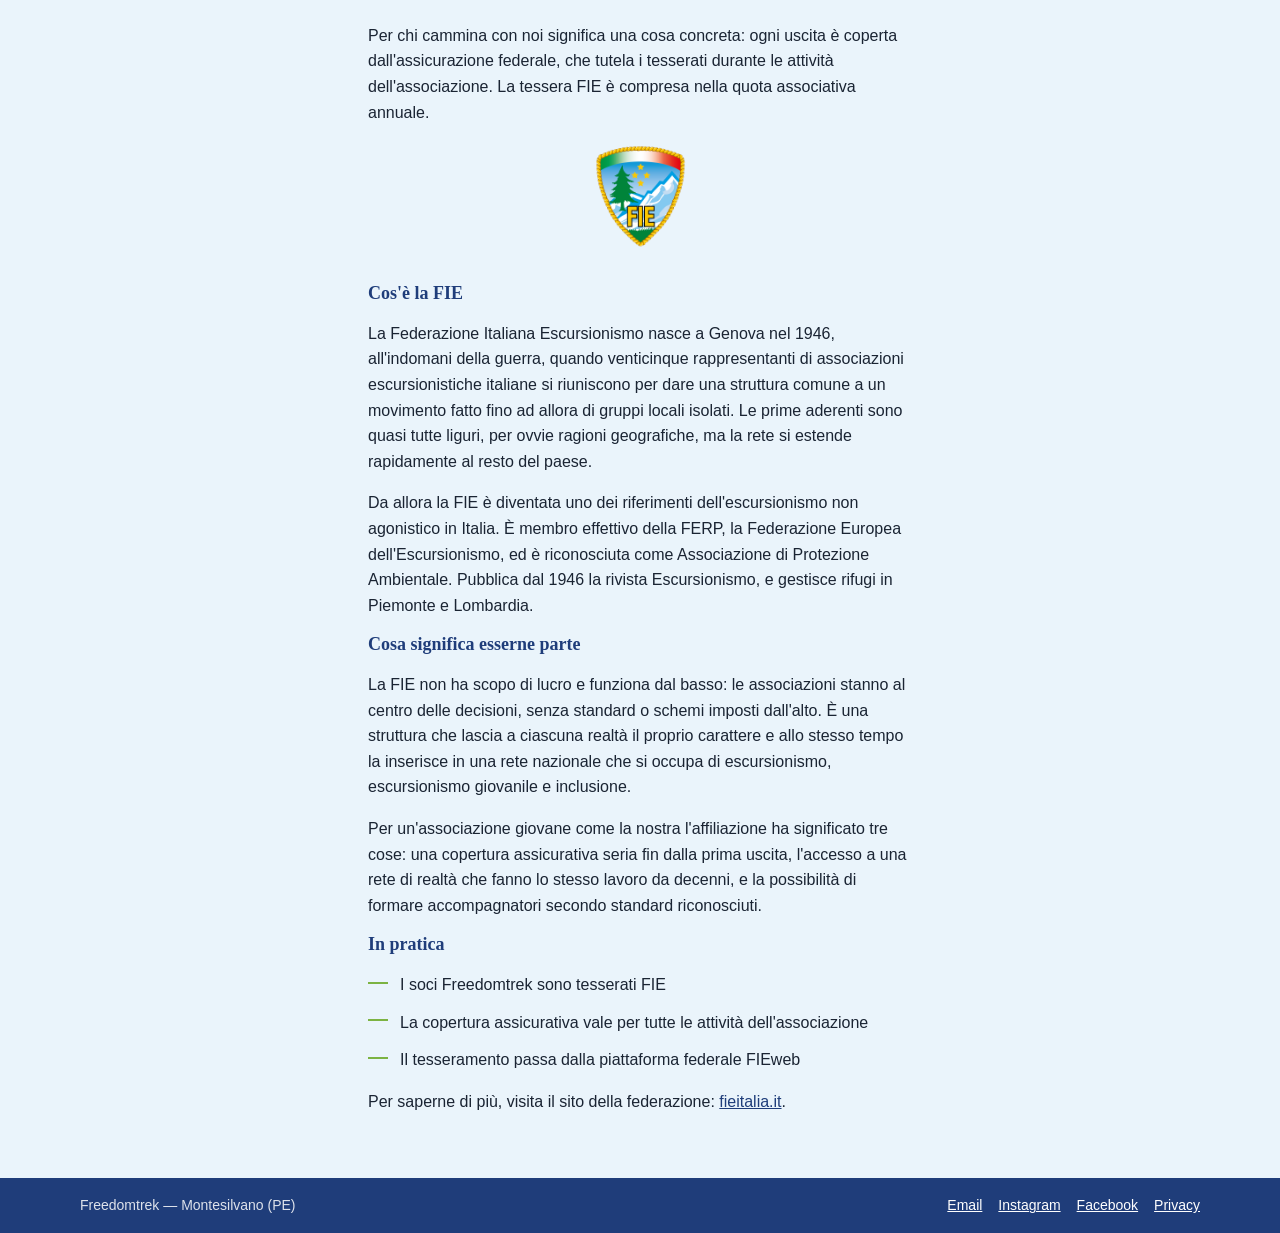
==== commit 49dbb13b: "aggiunta sezione 'Affiliazione FIE' nella pagina 'Chi siamo' e aggiornato il sitemap" ====
--- a/chi-siamo.html
+++ b/chi-siamo.html
@@ -143,6 +143,80 @@
           <div class="card">
             <h3>Daniele</h3>
           </div>
+        </div>
+      </div>
+    </section>
+
+    <section class="section section--alt">
+      <div class="container">
+        <div class="fie-content">
+          <h2>Affiliazione FIE</h2>
+          <p>
+            Freedomtrek è affiliata alla Federazione Italiana Escursionismo
+            dal 2023, anno della sua fondazione.
+          </p>
+          <p>
+            Per chi cammina con noi significa una cosa concreta: ogni uscita
+            è coperta dall'assicurazione federale, che tutela i tesserati
+            durante le attività dell'associazione. La tessera FIE è compresa
+            nella quota associativa annuale.
+          </p>
+
+          <div class="fie-logo">
+            <img
+              src="assets/img/loghi/logo_fie.png"
+              alt="Logo della Federazione Italiana Escursionismo"
+              width="150"
+              height="172">
+          </div>
+
+          <h3>Cos'è la FIE</h3>
+          <p>
+            La Federazione Italiana Escursionismo nasce a Genova nel 1946,
+            all'indomani della guerra, quando venticinque rappresentanti di
+            associazioni escursionistiche italiane si riuniscono per dare
+            una struttura comune a un movimento fatto fino ad allora di
+            gruppi locali isolati. Le prime aderenti sono quasi tutte
+            liguri, per ovvie ragioni geografiche, ma la rete si estende
+            rapidamente al resto del paese.
+          </p>
+          <p>
+            Da allora la FIE è diventata uno dei riferimenti
+            dell'escursionismo non agonistico in Italia. È membro effettivo
+            della FERP, la Federazione Europea dell'Escursionismo, ed è
+            riconosciuta come Associazione di Protezione Ambientale.
+            Pubblica dal 1946 la rivista Escursionismo, e gestisce rifugi in
+            Piemonte e Lombardia.
+          </p>
+
+          <h3>Cosa significa esserne parte</h3>
+          <p>
+            La FIE non ha scopo di lucro e funziona dal basso: le
+            associazioni stanno al centro delle decisioni, senza standard o
+            schemi imposti dall'alto. È una struttura che lascia a ciascuna
+            realtà il proprio carattere e allo stesso tempo la inserisce in
+            una rete nazionale che si occupa di escursionismo, escursionismo
+            giovanile e inclusione.
+          </p>
+          <p>
+            Per un'associazione giovane come la nostra l'affiliazione ha
+            significato tre cose: una copertura assicurativa seria fin dalla
+            prima uscita, l'accesso a una rete di realtà che fanno lo stesso
+            lavoro da decenni, e la possibilità di formare accompagnatori
+            secondo standard riconosciuti.
+          </p>
+
+          <h3>In pratica</h3>
+          <ul class="fie-list">
+            <li>I soci Freedomtrek sono tesserati FIE</li>
+            <li>La copertura assicurativa vale per tutte le attività dell'associazione</li>
+            <li>Il tesseramento passa dalla piattaforma federale FIEweb</li>
+          </ul>
+
+          <p>
+            Per saperne di più, visita il sito della federazione:
+            <a href="https://www.fieitalia.it/" target="_blank" rel="noopener noreferrer">fieitalia.it</a>.
+          </p>
         </div>
       </div>
     </section>
--- a/style.css
+++ b/style.css
@@ -675,6 +675,39 @@
   margin-bottom: var(--space-5);
 }
 
+.fie-content {
+  max-width: 34rem;
+  margin-inline: auto;
+}
+
+.fie-logo {
+  max-width: 6rem;
+  margin: 0 auto var(--space-6);
+}
+
+.fie-list {
+  display: flex;
+  flex-direction: column;
+  gap: var(--space-3);
+  margin-bottom: var(--space-4);
+}
+
+.fie-list li {
+  position: relative;
+  padding-left: calc(1.25rem + var(--space-3));
+  color: var(--color-text);
+}
+
+.fie-list li::before {
+  content: "";
+  position: absolute;
+  left: 0;
+  top: 0.6em;
+  width: 1.25rem;
+  height: 2px;
+  background-color: var(--color-accent-green);
+}
+
 .card-grid {
   display: grid;
   gap: var(--space-6);
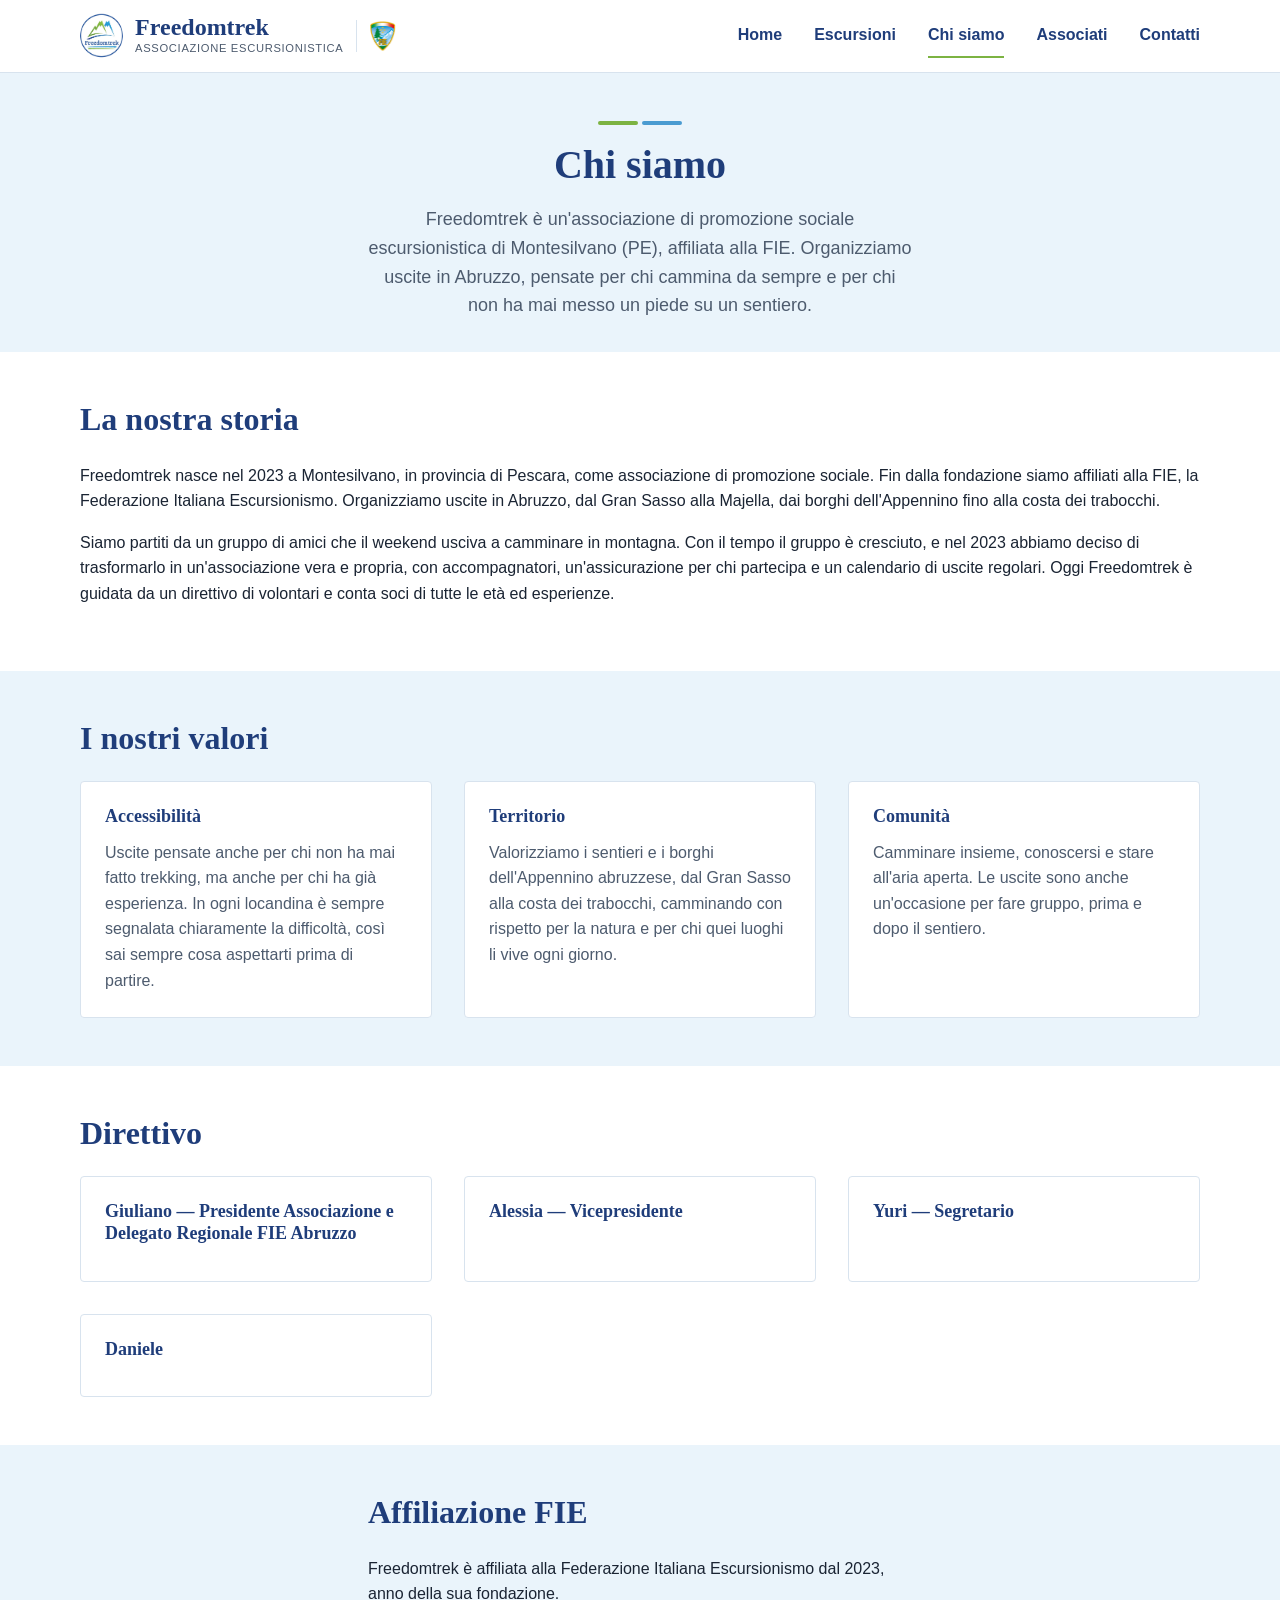
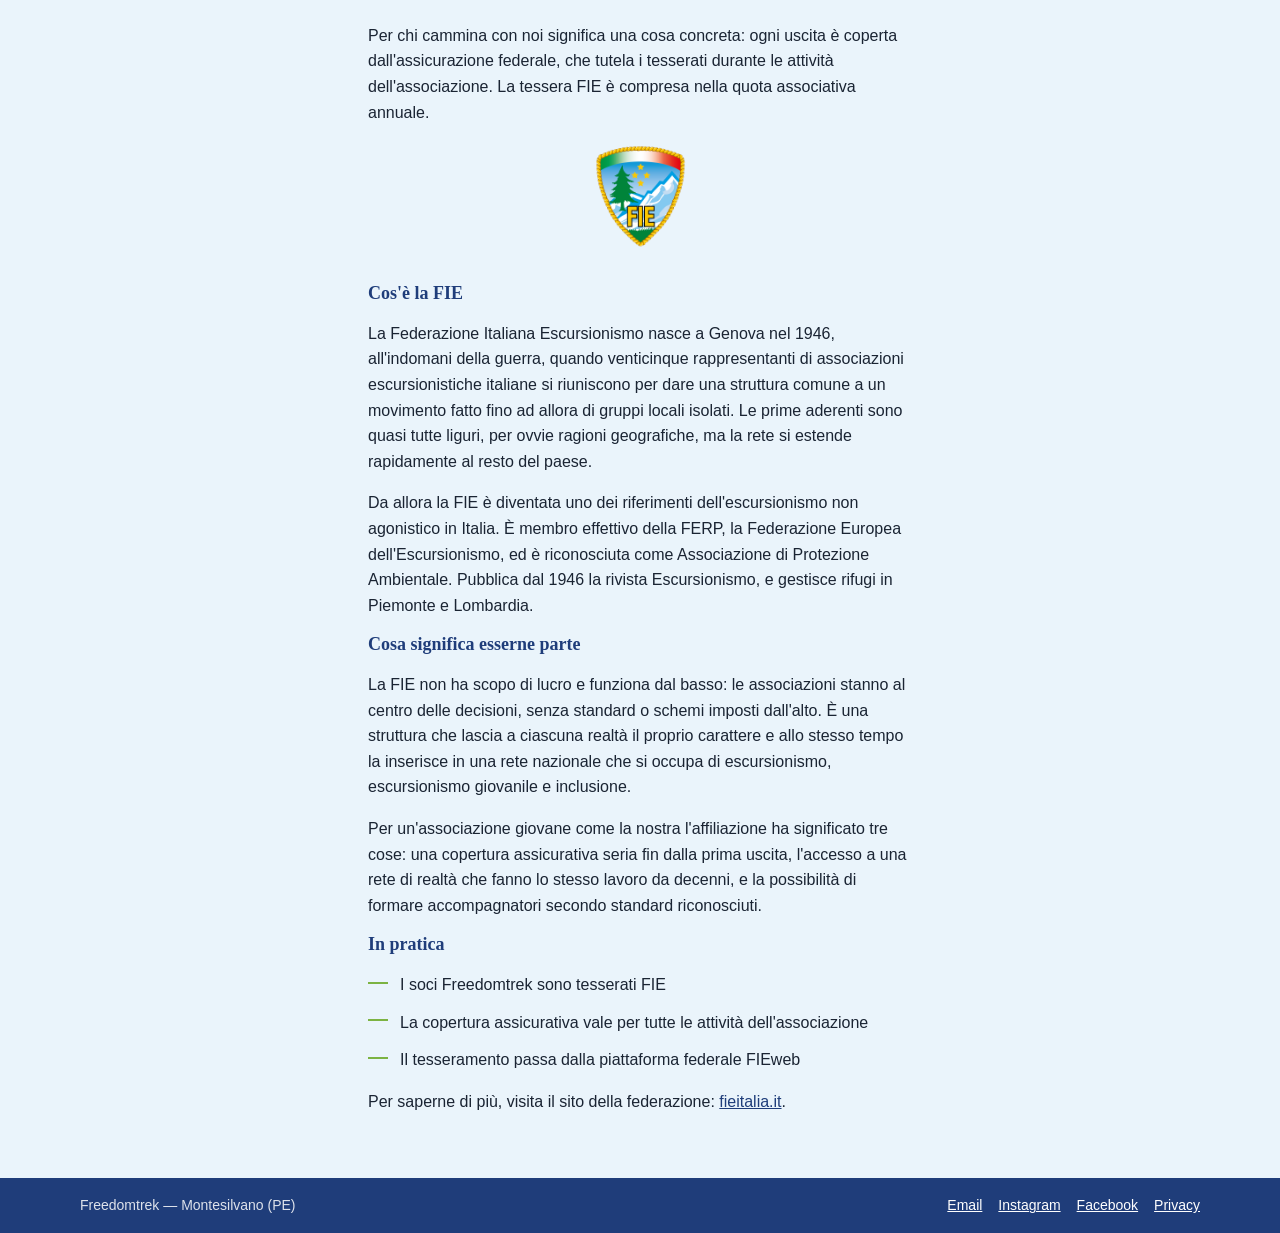
==== commit e13040d7: "Rinominato Diventa socio in Associati in tutte le pagine per coerenza terminologica" ====
--- a/chi-siamo.html
+++ b/chi-siamo.html
@@ -52,7 +52,7 @@
           <li><a href="index.html">Home</a></li>
           <li><a href="escursioni.html">Escursioni</a></li>
           <li><a href="chi-siamo.html" class="is-active" aria-current="page">Chi siamo</a></li>
-          <li><a href="diventa-socio.html">Diventa socio</a></li>
+          <li><a href="diventa-socio.html">Associati</a></li>
           <li><a href="contatti.html">Contatti</a></li>
         </ul>
       </nav>
@@ -88,7 +88,7 @@
           Siamo partiti da un gruppo di amici che il weekend
           usciva a camminare in montagna. Con il tempo il gruppo è cresciuto,
           e nel 2023 abbiamo deciso di trasformarlo in un'associazione vera
-          e propria, con una guida, un'assicurazione per chi partecipa e un
+          e propria, con accompagnatori, un'assicurazione per chi partecipa e un
           calendario di uscite regolari. Oggi Freedomtrek è guidata da un
           direttivo di volontari e conta soci di tutte le età ed esperienze.
         </p>
